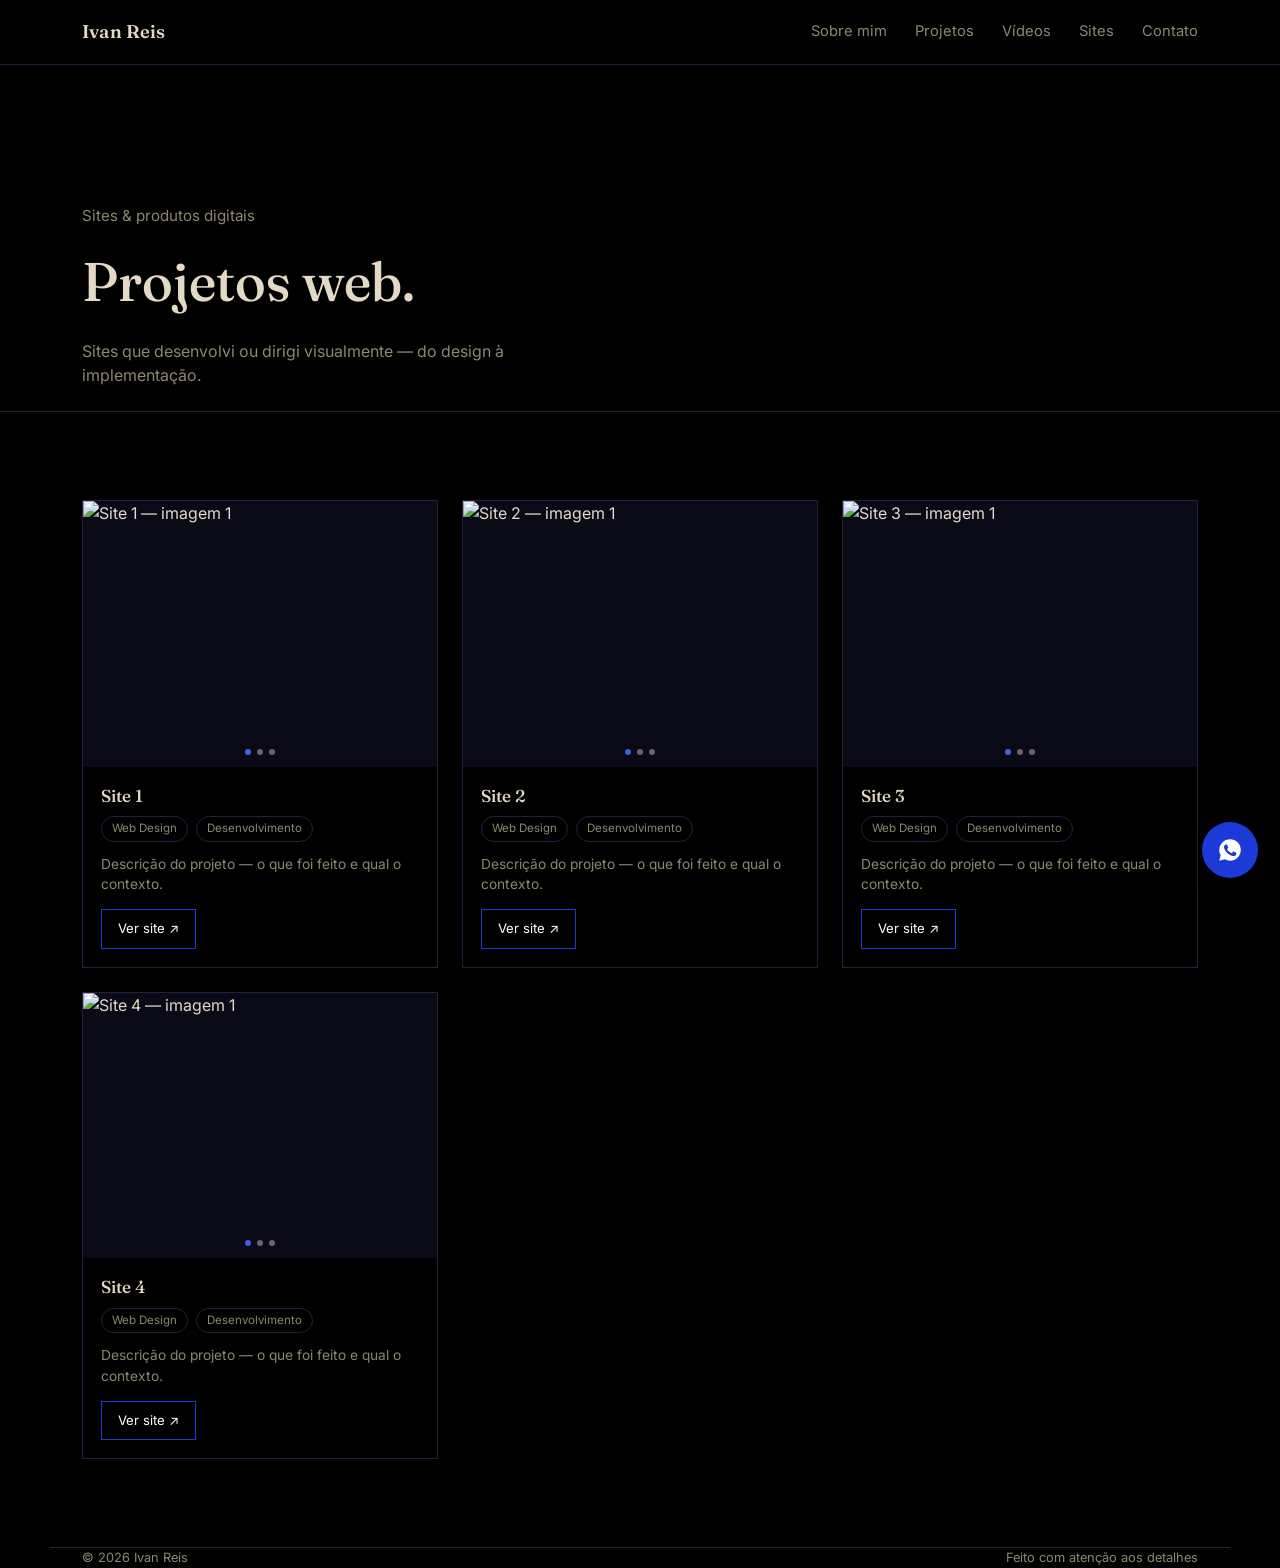
==== sites.html @ 4bc96190 "Add files via upload" ====
<!DOCTYPE html>
<html lang="pt-BR">
<head>
<meta charset="UTF-8">
<meta name="viewport" content="width=device-width, initial-scale=1.0">
<title>Sites — Ivan Reis</title>
<meta name="description" content="Sites e projetos web de Ivan Reis.">
<link rel="preconnect" href="https://fonts.googleapis.com">
<link rel="preconnect" href="https://fonts.gstatic.com" crossorigin>
<link href="https://fonts.googleapis.com/css2?family=Fraunces:ital,opsz,wght@0,9..144,300;0,9..144,500;0,9..144,600;0,9..144,700;1,9..144,500&family=Inter:wght@400;500;600&display=swap" rel="stylesheet">
<link rel="stylesheet" href="styles.css">
</head>
<body>

<header class="site-nav">
  <div class="nav-inner">
    <a class="nav-mark" href="index.html" style="text-decoration:none;">Ivan Reis</a>
    <nav class="nav-links" aria-label="Navegação principal">
      <a href="index.html#about">Sobre mim</a>
      <a href="index.html#work">Projetos</a>
      <a href="videos.html">Vídeos</a>
      <a href="sites.html">Sites</a>
      <a href="index.html#contact">Contato</a>
    </nav>
    <button class="nav-toggle" id="navToggle" aria-expanded="false" aria-controls="navDropdown" aria-label="Abrir menu">
      <span></span><span></span><span></span>
    </button>
  </div>
  <nav class="nav-dropdown" id="navDropdown" aria-label="Navegação móvel">
    <a href="index.html#about">Sobre mim</a>
    <a href="index.html#work">Projetos</a>
    <a href="videos.html">Vídeos</a>
    <a href="sites.html">Sites</a>
    <a href="index.html#contact">Contato</a>
  </nav>
</header>

<main>

  <!-- ================= INTRO DA PÁGINA ================= -->
  <section id="sites-intro">
    <div class="wrap page-intro">
      <p class="hero-eyebrow">Sites & produtos digitais</p>
      <h1>Projetos web.</h1>
      <p>Sites que desenvolvi ou dirigi visualmente — do design à implementação.</p>
    </div>
  </section>

  <!-- ================= GRID DE SITES ================= -->
  <section id="sites-grid-section">
    <div class="wrap">
      <div class="work-grid">

        <div class="work-item" data-reveal>
          <div class="frame carousel" data-carousel>
            <!-- TROQUE pelas imagens/capturas reais do site 1 -->
            <img class="is-active" src="https://images.unsplash.com/photo-1467232004584-a241de8bcf5d?w=1200&q=80" alt="Site 1 — imagem 1">
            <img src="https://images.unsplash.com/photo-1481487196290-c152efe083f5?w=1200&q=80" alt="Site 1 — imagem 2">
            <img src="https://images.unsplash.com/photo-1487014679447-9f8336841d58?w=1200&q=80" alt="Site 1 — imagem 3">
            <button class="carousel-arrow prev" data-dir="-1" aria-label="Imagem anterior">‹</button>
            <button class="carousel-arrow next" data-dir="1" aria-label="Próxima imagem">›</button>
            <div class="carousel-dots"></div>
          </div>
          <div class="work-meta">
            <h3><!-- TROQUE pelo nome real do site -->Site 1</h3>
            <span><!-- ANO --></span>
          </div>
          <div class="work-tags">
            <!-- TROQUE pelas tags reais -->
            <span>Web Design</span>
            <span>Desenvolvimento</span>
          </div>
          <p class="work-desc"><!-- TROQUE por uma descrição real --> Descrição do projeto — o que foi feito e qual o contexto.</p>
          <!-- TROQUE o href pelo link real do site -->
          <a class="behance-btn" href="#" target="_blank" rel="noopener">Ver site ↗</a>
        </div>

        <div class="work-item" data-reveal>
          <div class="frame carousel" data-carousel>
            <!-- TROQUE pelas imagens/capturas reais do site 2 -->
            <img class="is-active" src="https://images.unsplash.com/photo-1523726491678-bf852e717f6a?w=1200&q=80" alt="Site 2 — imagem 1">
            <img src="https://images.unsplash.com/photo-1547658719-da2b51169166?w=1200&q=80" alt="Site 2 — imagem 2">
            <img src="https://images.unsplash.com/photo-1559028006-448665bd7c7f?w=1200&q=80" alt="Site 2 — imagem 3">
            <button class="carousel-arrow prev" data-dir="-1" aria-label="Imagem anterior">‹</button>
            <button class="carousel-arrow next" data-dir="1" aria-label="Próxima imagem">›</button>
            <div class="carousel-dots"></div>
          </div>
          <div class="work-meta">
            <h3><!-- TROQUE pelo nome real do site -->Site 2</h3>
            <span><!-- ANO --></span>
          </div>
          <div class="work-tags">
            <span>Web Design</span>
            <span>Desenvolvimento</span>
          </div>
          <p class="work-desc"><!-- TROQUE por uma descrição real --> Descrição do projeto — o que foi feito e qual o contexto.</p>
          <a class="behance-btn" href="#" target="_blank" rel="noopener">Ver site ↗</a>
        </div>

        <div class="work-item" data-reveal>
          <div class="frame carousel" data-carousel>
            <!-- TROQUE pelas imagens/capturas reais do site 3 -->
            <img class="is-active" src="https://images.unsplash.com/photo-1522542550221-31fd19575a2d?w=1200&q=80" alt="Site 3 — imagem 1">
            <img src="https://images.unsplash.com/photo-1551650975-87deedd944c3?w=1200&q=80" alt="Site 3 — imagem 2">
            <img src="https://images.unsplash.com/photo-1460925895917-afdab827c52f?w=1200&q=80" alt="Site 3 — imagem 3">
            <button class="carousel-arrow prev" data-dir="-1" aria-label="Imagem anterior">‹</button>
            <button class="carousel-arrow next" data-dir="1" aria-label="Próxima imagem">›</button>
            <div class="carousel-dots"></div>
          </div>
          <div class="work-meta">
            <h3><!-- TROQUE pelo nome real do site -->Site 3</h3>
            <span><!-- ANO --></span>
          </div>
          <div class="work-tags">
            <span>Web Design</span>
            <span>Desenvolvimento</span>
          </div>
          <p class="work-desc"><!-- TROQUE por uma descrição real --> Descrição do projeto — o que foi feito e qual o contexto.</p>
          <a class="behance-btn" href="#" target="_blank" rel="noopener">Ver site ↗</a>
        </div>

        <div class="work-item" data-reveal>
          <div class="frame carousel" data-carousel>
            <!-- TROQUE pelas imagens/capturas reais do site 4 -->
            <img class="is-active" src="https://images.unsplash.com/photo-1498050108023-c5249f4df085?w=1200&q=80" alt="Site 4 — imagem 1">
            <img src="https://images.unsplash.com/photo-1517180102446-f3ece451e9d8?w=1200&q=80" alt="Site 4 — imagem 2">
            <img src="https://images.unsplash.com/photo-1519389950473-47ba0277781c?w=1200&q=80" alt="Site 4 — imagem 3">
            <button class="carousel-arrow prev" data-dir="-1" aria-label="Imagem anterior">‹</button>
            <button class="carousel-arrow next" data-dir="1" aria-label="Próxima imagem">›</button>
            <div class="carousel-dots"></div>
          </div>
          <div class="work-meta">
            <h3><!-- TROQUE pelo nome real do site -->Site 4</h3>
            <span><!-- ANO --></span>
          </div>
          <div class="work-tags">
            <span>Web Design</span>
            <span>Desenvolvimento</span>
          </div>
          <p class="work-desc"><!-- TROQUE por uma descrição real --> Descrição do projeto — o que foi feito e qual o contexto.</p>
          <a class="behance-btn" href="#" target="_blank" rel="noopener">Ver site ↗</a>
        </div>

      </div>
    </div>
  </section>

</main>

<footer class="wrap">
  <span>© 2026 Ivan Reis</span>
  <span>Feito com atenção aos detalhes</span>
</footer>

<a class="whatsapp-float" href="https://wa.me/5561996705040" target="_blank" rel="noopener" aria-label="Conversar no WhatsApp">
  <svg viewBox="0 0 24 24" xmlns="http://www.w3.org/2000/svg"><path d="M12.04 2C6.58 2 2.13 6.45 2.13 11.91c0 1.75.46 3.45 1.32 4.95L2.05 22l5.25-1.38a9.9 9.9 0 0 0 4.74 1.21h.01c5.46 0 9.9-4.45 9.9-9.91 0-2.65-1.03-5.14-2.9-7.01A9.87 9.87 0 0 0 12.04 2Zm5.8 14.11c-.24.68-1.4 1.3-1.93 1.35-.5.05-1.02.24-3.4-.71-2.88-1.15-4.73-4.05-4.87-4.24-.14-.19-1.17-1.55-1.17-2.96 0-1.4.74-2.09 1-2.38.26-.28.57-.35.76-.35.19 0 .38 0 .55.01.17.01.41-.07.64.48.24.58.81 2 .88 2.15.07.14.11.31.02.5-.09.19-.14.31-.28.47-.14.17-.29.37-.42.5-.14.14-.28.29-.12.57.16.28.71 1.17 1.52 1.9 1.04.94 1.92 1.23 2.2 1.37.28.14.44.12.61-.07.16-.19.7-.81.88-1.09.19-.28.38-.23.63-.14.26.09 1.65.78 1.93.92.28.14.47.21.54.33.07.12.07.68-.17 1.36Z"/></svg>
</a>

<script src="script.js"></script>
</body>
</html>
---- styles.css ----
:root{
  --bg: #000000;
  --bg-alt: #06060F;
  --surface: #0A0A16;
  --line: #21213F;
  --text: #E4D9C4;
  --text-muted: #8C8672;
  --accent: #1C3AD8;
  --accent-2: #405EEB;
  --overlay-ink: #E4D9C4;
  --serif: 'Fraunces', serif;
  --sans: 'Inter', sans-serif;
  --maxw: 1180px;
}

*{ box-sizing: border-box; }
html{ scroll-behavior: smooth; }
body{
  margin:0;
  background: var(--bg);
  color: var(--text);
  font-family: var(--sans);
  font-size: 16px;
  line-height: 1.5;
  -webkit-font-smoothing: antialiased;
}
img, video{ max-width:100%; display:block; }
a{ color: inherit; }

::selection{ background: var(--accent); color: var(--bg); }

:focus-visible{
  outline: 2px solid var(--accent-2);
  outline-offset: 3px;
}

.wrap{
  max-width: var(--maxw);
  margin: 0 auto;
  padding: 0 32px;
}

/* ---------- Reveal on scroll ---------- */
[data-reveal]{
  opacity: 0;
  transform: translateY(18px);
  transition: opacity .7s ease, transform .7s ease;
}
[data-reveal].is-visible{
  opacity: 1;
  transform: translateY(0);
}
@media (prefers-reduced-motion: reduce){
  [data-reveal]{ opacity:1; transform:none; transition:none; }
  html{ scroll-behavior: auto; }
}

/* ---------- Nav ---------- */
header.site-nav{
  position: sticky;
  top: 0;
  z-index: 50;
  background: rgba(0,0,0,0.82);
  backdrop-filter: blur(10px);
  border-bottom: 1px solid var(--line);
}
.nav-inner{
  max-width: var(--maxw);
  margin: 0 auto;
  padding: 18px 32px;
  display:flex;
  align-items:center;
  justify-content: space-between;
}
.nav-mark{
  font-family: var(--serif);
  font-weight: 600;
  font-size: 1.15rem;
  letter-spacing: 0.01em;
}
nav.nav-links{
  display:flex;
  gap: 28px;
}
nav.nav-links a{
  text-decoration: none;
  font-size: 0.92rem;
  color: var(--text-muted);
  position: relative;
  padding-bottom: 2px;
}
nav.nav-links a:hover{ color: var(--text); }
nav.nav-links a::after{
  content:'';
  position:absolute;
  left:0; bottom:-2px;
  width:0; height:1px;
  background: var(--accent);
  transition: width .25s ease;
}
nav.nav-links a:hover::after{ width:100%; }
.nav-toggle{
  display:none;
  background: none;
  border: none;
  padding: 6px;
  cursor: pointer;
  flex-direction: column;
  gap: 5px;
}
.nav-toggle span{
  width: 22px;
  height: 2px;
  background: var(--text);
  transition: transform .25s ease, opacity .25s ease;
}
.nav-toggle[aria-expanded="true"] span:nth-child(1){ transform: translateY(7px) rotate(45deg); }
.nav-toggle[aria-expanded="true"] span:nth-child(2){ opacity: 0; }
.nav-toggle[aria-expanded="true"] span:nth-child(3){ transform: translateY(-7px) rotate(-45deg); }

.nav-dropdown{
  display: none;
  flex-direction: column;
  border-top: 1px solid var(--line);
  background: var(--bg);
}
.nav-dropdown.is-open{ display: flex; }
.nav-dropdown a{
  padding: 16px 32px;
  text-decoration: none;
  color: var(--text);
  font-family: var(--serif);
  font-size: 1.1rem;
  border-bottom: 1px solid var(--line);
}
.nav-dropdown a:hover{ color: var(--accent-2); }

/* ---------- Hero ---------- */
#hero{
  position: relative;
  min-height: 82vh;
  display: flex;
  align-items: flex-end;
  overflow: hidden;
  padding: 96px 0 72px;
}
.hero-media{
  position: absolute;
  inset: 0;
  z-index: 0;
  display: flex;
  align-items: center;
  justify-content: center;
  opacity: 1;
}
/* Spline via iframe: centralizado, opacidade total */
.hero-media iframe{
  position: absolute;
  inset: 0;
  display: block;
  width: 100%;
  height: 100%;
  border: 0;
  opacity: 1;
  background: transparent;
}
/* Spline viewer: --spline-y sobe/desce o crachá.
   Mais negativo = sobe (ex.: -20%). 0% = sem deslocamento. */
.hero-media spline-viewer{
  --spline-y: -14%;
  position: absolute;
  left: 0;
  top: var(--spline-y);
  width: 100%;
  height: calc(100% - var(--spline-y));
  display: block;
  opacity: 1;
  background: transparent;
  touch-action: pan-y;
}
/* Esconde o badge "Built with Spline" (fica no canto inferior direito) */
.spline-badge-mask{
  position: absolute;
  right: 0;
  bottom: 0;
  width: 170px;
  height: 46px;
  z-index: 2;
  pointer-events: none;
  background: linear-gradient(90deg, transparent 0%, var(--bg) 45%);
}
@media (max-width: 860px){
  .spline-badge-mask{ width: 130px; height: 38px; }
}
/* Overlay do hero: degradê leve na base e um toque no lado esquerdo */
.hero-media::after{
  content:'';
  position:absolute;
  inset:0;
  pointer-events: none;
  background:
    linear-gradient(180deg, transparent 0%, transparent 70%, var(--bg) 100%),
    linear-gradient(90deg, rgba(0,0,0,0.25) 0%, rgba(0,0,0,0) 45%);
}
/* Vídeo de fundo da página de vídeos: sem escurecer, opacidade total */
#videos-intro .hero-media::after{
  background: linear-gradient(180deg, transparent 0%, transparent 88%, var(--bg) 100%);
}
#videos-intro .page-intro .hero-eyebrow,
#videos-intro .page-intro h1,
#videos-intro .page-intro p{
  text-shadow: 0 2px 16px rgba(0,0,0,0.65);
}
.hero-content{
  position: relative;
  z-index: 1;
  width: 100%;
  pointer-events: none;
}
.hero-content a,
.hero-content button{ pointer-events: auto; }
/* Sombra leve para o texto continuar legível sobre o 3D */
.hero-content .hero-eyebrow,
.hero-content .hero-statements,
.hero-content .hero-desc,
.hero-content .hero-side{
  text-shadow: 0 2px 14px rgba(0,0,0,0.6);
}
.hero-grid{
  display:grid;
  grid-template-columns: 1.4fr 0.9fr;
  gap: 40px;
  align-items:end;
}
.hero-eyebrow{
  font-size: 0.95rem;
  color: var(--accent-2);
  margin: 0 0 18px;
}

/* rotating identity statements */
.hero-statements{
  position: relative;
  height: clamp(2.8rem, 6.5vw, 4.8rem);
  margin: 0 0 28px;
  overflow: visible;
}
.hero-statements p{
  position: absolute;
  inset: 0;
  margin: 0;
  display: flex;
  align-items: center;
  font-family: var(--serif);
  font-weight: 500;
  font-size: clamp(2rem, 5vw, 3.6rem);
  line-height: 1.15;
  letter-spacing: -0.01em;
  opacity: 0;
  transform: translateY(14px);
  transition: opacity .6s ease, transform .6s ease;
}
.hero-statements p.is-active{
  opacity: 1;
  transform: translateY(0);
}
.hero-statements em{
  font-style: italic;
  color: var(--accent);
}

.hero-desc{
  max-width: 46ch;
  color: var(--text-muted);
  font-size: 1.05rem;
  opacity: 0;
  transform: translateY(10px);
  transition: opacity .8s ease .3s, transform .8s ease .3s;
}
.hero-desc.is-in{ opacity:1; transform:none; }

.hero-side{
  border-left: 1px solid rgba(228,217,196,0.2);
  padding-left: 32px;
}
.hero-side dl{ margin:0; }
.hero-side dt{
  font-size: 0.78rem;
  text-transform: none;
  color: var(--text-muted);
  margin-top: 22px;
}
.hero-side dt:first-child{ margin-top:0; }
.hero-side dd{
  margin: 4px 0 0;
  font-size: 1rem;
}

/* ---------- Section headers ---------- */
.section-head{
  display:flex;
  justify-content: space-between;
  align-items: baseline;
  gap: 24px;
  margin-bottom: 44px;
}
.section-head h2{
  font-family: var(--serif);
  font-weight: 500;
  font-size: clamp(1.8rem, 3vw, 2.4rem);
  margin: 0;
}
.section-head p{
  color: var(--text-muted);
  max-width: 34ch;
  margin: 0;
  font-size: 0.95rem;
}
section{ padding: 88px 0; }

/* ---------- Sobre mim ---------- */
section#about{
  border-top: 1px solid var(--line);
}
.about-grid{
  display:grid;
  grid-template-columns: 200px 1fr;
  gap: 40px;
  align-items: start;
}
.about-photo{
  aspect-ratio: 1;
  border: 1px solid var(--line);
  border-radius: 14px;
  overflow: hidden;
}
.about-photo img{
  width:100%; height:100%; object-fit: cover; object-position: center 20%;
}
.about-text p{
  color: var(--text-muted);
  font-size: 1.02rem;
  max-width: 60ch;
  margin: 0 0 18px;
}
.about-text p:last-child{ margin-bottom: 0; }
.about-exp{
  margin-top: 36px;
  display:flex;
  flex-direction: column;
}
.about-exp-row{
  display:grid;
  grid-template-columns: 200px 1fr;
  gap: 20px;
  padding: 18px 0;
  border-top: 1px solid var(--line);
}
.about-exp-row:last-child{ border-bottom: 1px solid var(--line); }
.about-exp-role{
  font-family: var(--serif);
  font-size: 1rem;
}
.about-exp-role span{
  display:block;
  font-family: var(--sans);
  font-size: 0.82rem;
  color: var(--accent-2);
  margin-top: 4px;
}
.about-exp-desc{
  color: var(--text-muted);
  font-size: 0.92rem;
  margin: 0;
}

section#work{ border-top: 1px solid var(--line); }
section#videos{ border-top: 1px solid var(--line); background: var(--bg-alt); }
section#contact{ border-top: 1px solid var(--line); }

/* ---------- Work grid ---------- */
.work-grid{
  display:grid;
  grid-template-columns: repeat(3, 1fr);
  gap: 24px;
}
.work-item{
  position: relative;
  border: 1px solid var(--line);
  overflow:hidden;
  text-decoration:none;
  color: var(--text);
  display: flex;
  flex-direction: column;
}
.work-item .frame{
  aspect-ratio: 4/3;
  background: var(--surface);
  overflow:hidden;
}
.work-item img, .work-item video{
  width:100%; height:100%; object-fit: cover;
  transition: transform .5s ease;
}
.work-item:hover img, .work-item:hover video{ transform: scale(1.045); }
.work-meta{
  display:flex;
  justify-content: space-between;
  align-items:flex-start;
  padding: 16px 18px 8px;
  gap: 12px;
}
.work-meta h3{
  margin:0;
  font-family: var(--serif);
  font-weight: 500;
  font-size: 1.08rem;
}
.work-meta span{
  font-size: 0.78rem;
  color: var(--text-muted);
  white-space: nowrap;
  padding-top: 3px;
}
.work-tags{
  display:flex;
  flex-wrap: wrap;
  gap: 8px;
  padding: 0 18px 4px;
}
.work-tags span{
  font-size: 0.72rem;
  color: var(--text-muted);
  border: 1px solid var(--line);
  padding: 3px 10px;
  border-radius: 100px;
}
.work-desc{
  padding: 8px 18px 0;
  margin: 0;
  font-size: 0.86rem;
  color: var(--text-muted);
  max-width: 46ch;
}

/* ---------- Botões: contorno azul, texto branco → hover preenchido azul ---------- */
.behance-btn,
.cta-btn{
  display: inline-flex;
  align-items: center;
  justify-content: center;
  gap: 8px;
  background: transparent;
  border: 1px solid var(--accent);
  color: #FFFFFF;
  text-decoration: none;
  cursor: pointer;
  transition: background .2s ease, border-color .2s ease;
}
.behance-btn{
  margin: 14px 18px 18px;
  padding: 9px 16px;
  align-self: flex-start;
  font-size: 0.82rem;
}
.behance-btn:hover,
.cta-btn:hover{
  background: var(--accent);
  border-color: var(--accent);
  color: #FFFFFF;
}
.modal-body .behance-btn{ margin: 14px 0 0; }

/* ---------- Carrossel (cards de projeto + modal) ---------- */
.frame.carousel{
  position: relative;
  cursor: pointer;
}
.frame.carousel img{
  position: absolute;
  inset: 0;
  width: 100%;
  height: 100%;
  object-fit: cover;
  opacity: 0;
  transition: opacity .45s ease, transform .5s ease;
  pointer-events: none;
}
.frame.carousel img.is-active{
  opacity: 1;
  position: relative;
}
.work-item:hover .frame.carousel img.is-active{
  transform: scale(1.045);
}
.carousel-arrow{
  position: absolute;
  top: 50%;
  transform: translateY(-50%);
  z-index: 2;
  width: 32px;
  height: 32px;
  border-radius: 50%;
  border: 1px solid var(--accent);
  background: rgba(0,0,0,0.35);
  color: #FFFFFF;
  font-size: 1.2rem;
  line-height: 1;
  display: flex;
  align-items: center;
  justify-content: center;
  cursor: pointer;
  opacity: 0;
  transition: opacity .2s ease, background .2s ease;
}
.frame.carousel:hover .carousel-arrow{ opacity: 1; }
.carousel-arrow:hover{ background: var(--accent); color: #FFFFFF; }
.carousel-arrow.prev{ left: 10px; }
.carousel-arrow.next{ right: 10px; }
.carousel-dots{
  position: absolute;
  z-index: 2;
  bottom: 12px;
  left: 50%;
  transform: translateX(-50%);
  display: flex;
  gap: 6px;
}
.carousel-dots button{
  width: 6px;
  height: 6px;
  padding: 0;
  border: none;
  border-radius: 50%;
  background: rgba(245,237,238,0.4);
  cursor: pointer;
}
.carousel-dots button.is-active{ background: var(--accent-2); }

/* ---------- Modal de projeto ---------- */
.project-modal{
  display: none;
  position: fixed;
  inset: 0;
  z-index: 100;
  align-items: center;
  justify-content: center;
  padding: 24px;
  background: rgba(0,0,0,0.85);
  backdrop-filter: blur(6px);
}
.project-modal.is-open{ display: flex; }
.project-modal-inner{
  position: relative;
  width: 100%;
  max-width: 920px;
  max-height: 88vh;
  overflow-y: auto;
  background: var(--bg-alt);
  border: 1px solid var(--line);
}
.modal-close{
  position: absolute;
  top: 14px;
  right: 14px;
  z-index: 5;
  width: 36px;
  height: 36px;
  border-radius: 50%;
  border: 1px solid var(--accent);
  background: rgba(0,0,0,0.35);
  color: #FFFFFF;
  font-size: 1.4rem;
  line-height: 1;
  cursor: pointer;
  display: flex;
  align-items: center;
  justify-content: center;
  transition: background .2s ease;
}
.modal-close:hover{ background: var(--accent); color: #FFFFFF; }
.modal-carousel{
  aspect-ratio: 16/9;
  background: #000;
}
.modal-body{ padding: 32px; }
.modal-body h3{
  font-family: var(--serif);
  font-weight: 500;
  font-size: 1.6rem;
  margin: 0 0 6px;
}
.modal-year{
  color: var(--text-muted);
  font-size: 0.85rem;
  margin: 0 0 18px;
}
.modal-body .work-tags{ padding: 0 0 20px; }
.modal-desc{
  color: var(--text-muted);
  font-size: 1rem;
  max-width: 68ch;
  margin: 0;
}

/* ---------- Botão flutuante do WhatsApp ---------- */
.whatsapp-float{
  position: fixed;
  right: 22px;
  bottom: 22px;
  z-index: 60;
  width: 56px;
  height: 56px;
  border-radius: 50%;
  background: var(--accent);
  color: #FFFFFF;
  display: flex;
  align-items: center;
  justify-content: center;
  box-shadow: 0 10px 28px rgba(0,0,0,0.45);
  transition: background .2s ease, transform .2s ease;
}
.whatsapp-float:hover{
  background: var(--accent-2);
  color: #FFFFFF;
  transform: scale(1.06);
}
.whatsapp-float svg{
  width: 26px;
  height: 26px;
  fill: currentColor;
}
@media (max-width: 860px){
  .whatsapp-float{ right: 16px; bottom: 16px; width: 50px; height: 50px; }
  .whatsapp-float svg{ width: 23px; height: 23px; }
}

/* ---------- CTA: só o botão, no final de cada seção ---------- */
.section-cta{
  display: flex;
  justify-content: center;
  margin-top: 40px;
}
.cta-btn{
  padding: 11px 26px;
  font-size: 0.9rem;
  font-weight: 500;
  border-radius: 100px;
}

/* ---------- Videos (horizontal scroll) ---------- */
.video-scroll{
  display:flex;
  gap: 22px;
  overflow-x: auto;
  padding-bottom: 12px;
  scroll-snap-type: x mandatory;
}
.video-scroll::-webkit-scrollbar{ height: 6px; }
.video-scroll::-webkit-scrollbar-thumb{ background: var(--line); }

.video-card{
  flex: 0 0 340px;
  scroll-snap-align: start;
}
.video-card .frame{
  aspect-ratio: 9/16;
  background: #000;
  border: 1px solid var(--line);
  overflow:hidden;
  position:relative;
}
.video-card video{ width:100%; height:100%; object-fit:cover; }
.video-card .play-badge{
  position:absolute;
  right: 14px; bottom: 14px;
  width: 38px; height:38px;
  border-radius: 50%;
  background: var(--accent);
  display:flex; align-items:center; justify-content:center;
}
.video-card .play-badge svg{ width:14px; height:14px; }
.video-card h3{
  font-family: var(--serif);
  font-weight: 500;
  font-size: 1rem;
  margin: 14px 0 4px;
}
.video-card p{
  margin:0;
  font-size: 0.85rem;
  color: var(--text-muted);
}

/* ---------- Videos (página dedicada, em grid) ---------- */
.video-grid{
  display:grid;
  grid-template-columns: repeat(auto-fill, minmax(240px, 1fr));
  gap: 28px;
}
.video-grid .video-card{ flex: none; }

/* ---------- Vídeos sobrepostos ---------- */
section#videos-showcase{ border-top: 1px solid var(--line); }
.showcase-wrap{
  position: relative;
  display: grid;
  grid-template-columns: 1fr 1fr;
  gap: 64px;
  max-width: 780px;
  margin: 0 auto;
}
.showcase-card{
  position: relative;
  border-radius: 18px;
  overflow: hidden;
  background: var(--surface);
  box-shadow: 0 16px 36px rgba(0,0,0,0.4);
}
.showcase-a, .showcase-c{
  aspect-ratio: 9/16;
}
.showcase-a video, .showcase-c video{
  width: 100%;
  height: 100%;
  object-fit: cover;
  display: block;
}
/* Vídeo B: sem moldura nem fundo, flutua por cima dos outros dois */
.showcase-b{
  position: absolute;
  top: 50%;
  left: 50%;
  transform: translate(-58%, -50%);
  width: 38%;
  z-index: 3;
  border-radius: 0;
  background: transparent;
  box-shadow: none;
  filter: drop-shadow(0 20px 34px rgba(0,0,0,0.55));
}
.showcase-b video{
  width: 100%;
  height: auto;
  display: block;
  background: transparent;
}
.mute-toggle{
  position: absolute;
  right: 14px;
  bottom: 14px;
  z-index: 4;
  width: 40px;
  height: 40px;
  border-radius: 50%;
  border: 1px solid var(--accent);
  background: rgba(0,0,0,0.35);
  color: #FFFFFF;
  display: flex;
  align-items: center;
  justify-content: center;
  cursor: pointer;
  transition: background .2s ease;
}
.mute-toggle:hover{ background: var(--accent); color: #FFFFFF; }
.mute-toggle svg{ width: 18px; height: 18px; fill: currentColor; }
.mute-toggle .icon-unmuted{ display: none; }
.mute-toggle[aria-pressed="true"] .icon-muted{ display: none; }
.mute-toggle[aria-pressed="true"] .icon-unmuted{ display: block; }

@media (max-width: 640px){
  .showcase-wrap{ grid-template-columns: 1fr 1fr; gap: 40px; max-width: 420px; }
  .showcase-b{ width: 46%; }
}

/* ---------- Feed 4:5 (1080x1350) ---------- */
section#videos-feed{ border-top: 1px solid var(--line); }
.feed-grid{
  display: grid;
  grid-template-columns: repeat(4, 1fr);
  gap: 20px;
}
.feed-card .frame{
  aspect-ratio: 1080 / 1350;
  background: var(--surface);
  border: 1px solid var(--line);
  border-radius: 14px;
  overflow: hidden;
}
.feed-card img,
.feed-card video{
  width: 100%;
  height: 100%;
  object-fit: cover;
  display: block;
}

section#videos-horizontal{ border-top: 1px solid var(--line); }

/* ---------- Página Sites (sem vídeo de fundo) ---------- */
#sites-intro{ padding: 140px 0 24px; }
#sites-grid-section{ border-top: 1px solid var(--line); }
.video-grid-horizontal{
  display:grid;
  grid-template-columns: repeat(2, 1fr);
  gap: 32px;
}
.video-grid-horizontal .video-card:nth-child(3){
  grid-column: 1 / -1;
}
.video-card.horizontal .frame{
  aspect-ratio: 16/9;
}

/* ---------- Intro da página de vídeos (com vídeo de fundo) ---------- */
#videos-intro{
  position: relative;
  min-height: 56vh;
  display: flex;
  align-items: flex-end;
  overflow: hidden;
  padding: 96px 0 56px;
}
#videos-intro .hero-media video{
  width: 100%;
  height: 100%;
  object-fit: cover;
}
.page-intro{
  position: relative;
  z-index: 1;
}
.page-intro .hero-eyebrow{ margin-bottom: 14px; }
.page-intro h1{
  font-family: var(--serif);
  font-weight: 500;
  font-size: clamp(2.2rem, 5vw, 3.4rem);
  margin: 0 0 16px;
}
.page-intro p{
  color: var(--text-muted);
  max-width: 52ch;
  margin: 0;
}

/* ---------- Contact ---------- */
.contact-inner{
  display:grid;
  grid-template-columns: 1.3fr 0.7fr;
  gap: 40px;
  align-items: end;
}
#contact h2{
  font-family: var(--serif);
  font-weight: 500;
  font-size: clamp(2rem, 5vw, 3.4rem);
  line-height: 1.08;
  margin: 0 0 24px;
  max-width: 14ch;
}
.contact-email{
  display:inline-flex;
  align-items:center;
  gap: 10px;
  font-size: 1.1rem;
  text-decoration: none;
  border-bottom: 1px solid var(--accent);
  padding-bottom: 4px;
}
.contact-links{
  display:flex;
  flex-direction: column;
  gap: 10px;
  text-align: right;
}
.contact-links a{
  text-decoration:none;
  color: var(--text-muted);
  font-size: 0.95rem;
}
.contact-links a:hover{ color: var(--text); }

footer{
  border-top: 1px solid var(--line);
  padding: 56px 32px 72px;
  font-size: 0.8rem;
  color: var(--text-muted);
  display:flex;
  align-items: center;
  justify-content: space-between;
  flex-wrap: wrap;
  gap: 16px;
}

/* ---------- Redes sociais (rodapé) ---------- */
.social-links{
  display: flex;
  gap: 12px;
}
.social-links a{
  width: 40px;
  height: 40px;
  border-radius: 50%;
  border: 1px solid var(--accent);
  color: var(--accent-2);
  display: flex;
  align-items: center;
  justify-content: center;
  transition: background .2s ease, color .2s ease;
}
.social-links a:hover{
  background: var(--accent);
  color: #FFFFFF;
}
.social-links svg{
  width: 18px;
  height: 18px;
  fill: currentColor;
}

/* ---------- Responsive ---------- */
@media (max-width: 860px){
  #hero{ min-height: auto; padding: 72px 0 48px; }
  #videos-intro{ min-height: auto; padding: 72px 0 32px; }
  #sites-intro{ padding: 108px 0 12px; }
  .hero-grid{ grid-template-columns: 1fr; }
  .hero-side{ border-left:none; border-top:1px solid rgba(228,217,196,0.2); padding-left:0; padding-top:24px; }
  .about-grid{ grid-template-columns: 1fr; gap: 28px; }
  .about-photo{ max-width: 160px; }
  .about-exp-row{ grid-template-columns: 1fr; gap: 6px; }
  .work-grid{ grid-template-columns: 1fr; }
  .video-grid-horizontal{ grid-template-columns: 1fr; }
  .video-grid-horizontal .video-card:nth-child(3){ grid-column: auto; }
  .feed-grid{ grid-template-columns: repeat(2, 1fr); gap: 14px; }
  .carousel-arrow{ opacity: 1; }
  .modal-body{ padding: 22px; }
  .contact-inner{ grid-template-columns: 1fr; }
  .contact-links{ text-align:left; }
  nav.nav-links{ display:none; }
  .nav-toggle{ display:flex; }

  /* Celular: o 3D não captura o toque, então a página rola normalmente */
  .hero-media iframe,
  .hero-media spline-viewer{ pointer-events: none; }
}
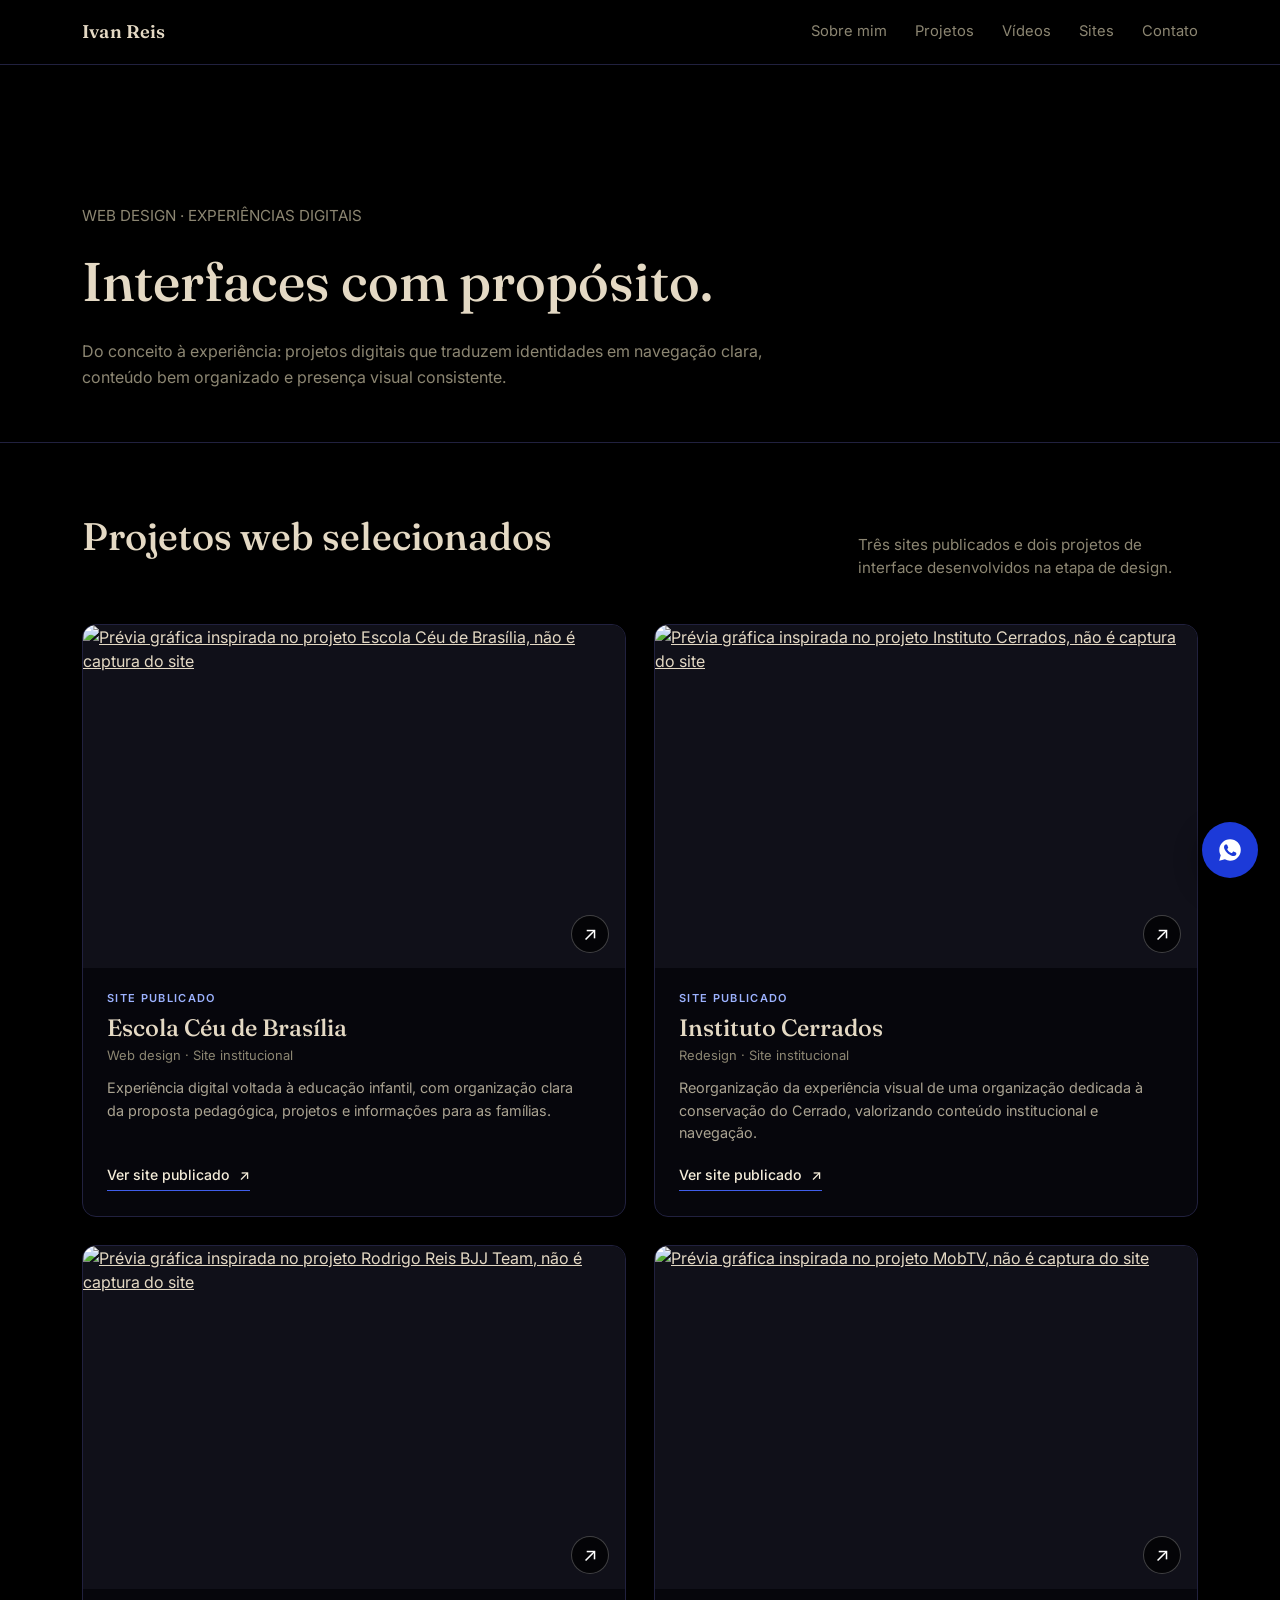
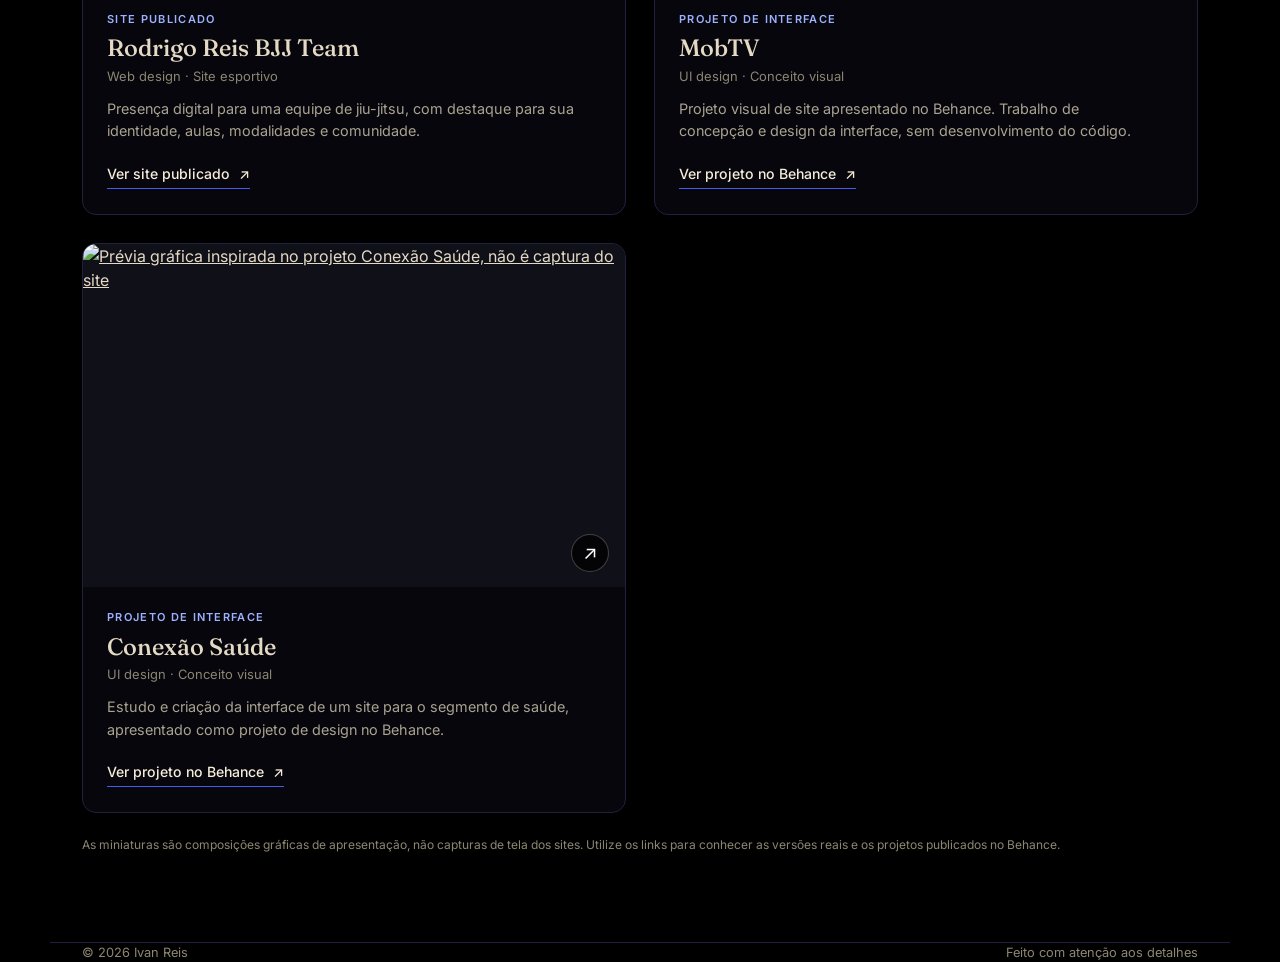
==== commit ae5b0862: "Add files via upload" ====
--- a/sites.html
+++ b/sites.html
@@ -37,114 +37,89 @@
 
 <main>
 
-  <!-- ================= INTRO DA PÁGINA ================= -->
   <section id="sites-intro">
     <div class="wrap page-intro">
-      <p class="hero-eyebrow">Sites & produtos digitais</p>
-      <h1>Projetos web.</h1>
-      <p>Sites que desenvolvi ou dirigi visualmente — do design à implementação.</p>
+      <p class="hero-eyebrow">WEB DESIGN · EXPERIÊNCIAS DIGITAIS</p>
+      <h1>Interfaces com propósito.</h1>
+      <p>Do conceito à experiência: projetos digitais que traduzem identidades em navegação clara, conteúdo bem organizado e presença visual consistente.</p>
     </div>
   </section>
-
-  <!-- ================= GRID DE SITES ================= -->
   <section id="sites-grid-section">
     <div class="wrap">
-      <div class="work-grid">
-
-        <div class="work-item" data-reveal>
-          <div class="frame carousel" data-carousel>
-            <!-- TROQUE pelas imagens/capturas reais do site 1 -->
-            <img class="is-active" src="https://images.unsplash.com/photo-1467232004584-a241de8bcf5d?w=1200&q=80" alt="Site 1 — imagem 1">
-            <img src="https://images.unsplash.com/photo-1481487196290-c152efe083f5?w=1200&q=80" alt="Site 1 — imagem 2">
-            <img src="https://images.unsplash.com/photo-1487014679447-9f8336841d58?w=1200&q=80" alt="Site 1 — imagem 3">
-            <button class="carousel-arrow prev" data-dir="-1" aria-label="Imagem anterior">‹</button>
-            <button class="carousel-arrow next" data-dir="1" aria-label="Próxima imagem">›</button>
-            <div class="carousel-dots"></div>
-          </div>
-          <div class="work-meta">
-            <h3><!-- TROQUE pelo nome real do site -->Site 1</h3>
-            <span><!-- ANO --></span>
-          </div>
-          <div class="work-tags">
-            <!-- TROQUE pelas tags reais -->
-            <span>Web Design</span>
-            <span>Desenvolvimento</span>
-          </div>
-          <p class="work-desc"><!-- TROQUE por uma descrição real --> Descrição do projeto — o que foi feito e qual o contexto.</p>
-          <!-- TROQUE o href pelo link real do site -->
-          <a class="behance-btn" href="#" target="_blank" rel="noopener">Ver site ↗</a>
-        </div>
-
-        <div class="work-item" data-reveal>
-          <div class="frame carousel" data-carousel>
-            <!-- TROQUE pelas imagens/capturas reais do site 2 -->
-            <img class="is-active" src="https://images.unsplash.com/photo-1523726491678-bf852e717f6a?w=1200&q=80" alt="Site 2 — imagem 1">
-            <img src="https://images.unsplash.com/photo-1547658719-da2b51169166?w=1200&q=80" alt="Site 2 — imagem 2">
-            <img src="https://images.unsplash.com/photo-1559028006-448665bd7c7f?w=1200&q=80" alt="Site 2 — imagem 3">
-            <button class="carousel-arrow prev" data-dir="-1" aria-label="Imagem anterior">‹</button>
-            <button class="carousel-arrow next" data-dir="1" aria-label="Próxima imagem">›</button>
-            <div class="carousel-dots"></div>
-          </div>
-          <div class="work-meta">
-            <h3><!-- TROQUE pelo nome real do site -->Site 2</h3>
-            <span><!-- ANO --></span>
-          </div>
-          <div class="work-tags">
-            <span>Web Design</span>
-            <span>Desenvolvimento</span>
-          </div>
-          <p class="work-desc"><!-- TROQUE por uma descrição real --> Descrição do projeto — o que foi feito e qual o contexto.</p>
-          <a class="behance-btn" href="#" target="_blank" rel="noopener">Ver site ↗</a>
-        </div>
-
-        <div class="work-item" data-reveal>
-          <div class="frame carousel" data-carousel>
-            <!-- TROQUE pelas imagens/capturas reais do site 3 -->
-            <img class="is-active" src="https://images.unsplash.com/photo-1522542550221-31fd19575a2d?w=1200&q=80" alt="Site 3 — imagem 1">
-            <img src="https://images.unsplash.com/photo-1551650975-87deedd944c3?w=1200&q=80" alt="Site 3 — imagem 2">
-            <img src="https://images.unsplash.com/photo-1460925895917-afdab827c52f?w=1200&q=80" alt="Site 3 — imagem 3">
-            <button class="carousel-arrow prev" data-dir="-1" aria-label="Imagem anterior">‹</button>
-            <button class="carousel-arrow next" data-dir="1" aria-label="Próxima imagem">›</button>
-            <div class="carousel-dots"></div>
-          </div>
-          <div class="work-meta">
-            <h3><!-- TROQUE pelo nome real do site -->Site 3</h3>
-            <span><!-- ANO --></span>
-          </div>
-          <div class="work-tags">
-            <span>Web Design</span>
-            <span>Desenvolvimento</span>
-          </div>
-          <p class="work-desc"><!-- TROQUE por uma descrição real --> Descrição do projeto — o que foi feito e qual o contexto.</p>
-          <a class="behance-btn" href="#" target="_blank" rel="noopener">Ver site ↗</a>
-        </div>
-
-        <div class="work-item" data-reveal>
-          <div class="frame carousel" data-carousel>
-            <!-- TROQUE pelas imagens/capturas reais do site 4 -->
-            <img class="is-active" src="https://images.unsplash.com/photo-1498050108023-c5249f4df085?w=1200&q=80" alt="Site 4 — imagem 1">
-            <img src="https://images.unsplash.com/photo-1517180102446-f3ece451e9d8?w=1200&q=80" alt="Site 4 — imagem 2">
-            <img src="https://images.unsplash.com/photo-1519389950473-47ba0277781c?w=1200&q=80" alt="Site 4 — imagem 3">
-            <button class="carousel-arrow prev" data-dir="-1" aria-label="Imagem anterior">‹</button>
-            <button class="carousel-arrow next" data-dir="1" aria-label="Próxima imagem">›</button>
-            <div class="carousel-dots"></div>
-          </div>
-          <div class="work-meta">
-            <h3><!-- TROQUE pelo nome real do site -->Site 4</h3>
-            <span><!-- ANO --></span>
-          </div>
-          <div class="work-tags">
-            <span>Web Design</span>
-            <span>Desenvolvimento</span>
-          </div>
-          <p class="work-desc"><!-- TROQUE por uma descrição real --> Descrição do projeto — o que foi feito e qual o contexto.</p>
-          <a class="behance-btn" href="#" target="_blank" rel="noopener">Ver site ↗</a>
-        </div>
-
+      <div class="section-head" data-reveal>
+        <h2>Projetos web selecionados</h2>
+        <p>Três sites publicados e dois projetos de interface desenvolvidos na etapa de design.</p>
       </div>
+      <div class="sites-collection">
+<article class="site-card" data-reveal>
+  <a class="site-card-visual" href="https://escolaceudebrasilia.com.br/" target="_blank" rel="noopener noreferrer" aria-label="Abrir Escola Céu de Brasília">
+    <img src="preview-escola-ceu.svg" alt="Prévia gráfica inspirada no projeto Escola Céu de Brasília, não é captura do site" loading="lazy" decoding="async" width="1200" height="760">
+    <span class="site-card-visit" aria-hidden="true">↗</span>
+  </a>
+  <div class="site-card-body">
+    <span class="site-card-type">Site publicado</span>
+    <h2>Escola Céu de Brasília</h2>
+    <p class="site-card-meta">Web design · Site institucional</p>
+    <p class="site-card-description">Experiência digital voltada à educação infantil, com organização clara da proposta pedagógica, projetos e informações para as famílias.</p>
+    <a class="site-card-link" href="https://escolaceudebrasilia.com.br/" target="_blank" rel="noopener noreferrer">Ver site publicado <span aria-hidden="true">↗</span></a>
+  </div>
+ </article>
+<article class="site-card" data-reveal>
+  <a class="site-card-visual" href="https://cerrados.org/" target="_blank" rel="noopener noreferrer" aria-label="Abrir Instituto Cerrados">
+    <img src="preview-instituto-cerrados.svg" alt="Prévia gráfica inspirada no projeto Instituto Cerrados, não é captura do site" loading="lazy" decoding="async" width="1200" height="760">
+    <span class="site-card-visit" aria-hidden="true">↗</span>
+  </a>
+  <div class="site-card-body">
+    <span class="site-card-type">Site publicado</span>
+    <h2>Instituto Cerrados</h2>
+    <p class="site-card-meta">Redesign · Site institucional</p>
+    <p class="site-card-description">Reorganização da experiência visual de uma organização dedicada à conservação do Cerrado, valorizando conteúdo institucional e navegação.</p>
+    <a class="site-card-link" href="https://cerrados.org/" target="_blank" rel="noopener noreferrer">Ver site publicado <span aria-hidden="true">↗</span></a>
+  </div>
+ </article>
+<article class="site-card" data-reveal>
+  <a class="site-card-visual" href="https://rodrigoreisbjjteam.com/" target="_blank" rel="noopener noreferrer" aria-label="Abrir Rodrigo Reis BJJ Team">
+    <img src="preview-rodrigo-reis.svg" alt="Prévia gráfica inspirada no projeto Rodrigo Reis BJJ Team, não é captura do site" loading="lazy" decoding="async" width="1200" height="760">
+    <span class="site-card-visit" aria-hidden="true">↗</span>
+  </a>
+  <div class="site-card-body">
+    <span class="site-card-type">Site publicado</span>
+    <h2>Rodrigo Reis BJJ Team</h2>
+    <p class="site-card-meta">Web design · Site esportivo</p>
+    <p class="site-card-description">Presença digital para uma equipe de jiu-jitsu, com destaque para sua identidade, aulas, modalidades e comunidade.</p>
+    <a class="site-card-link" href="https://rodrigoreisbjjteam.com/" target="_blank" rel="noopener noreferrer">Ver site publicado <span aria-hidden="true">↗</span></a>
+  </div>
+ </article>
+<article class="site-card" data-reveal>
+  <a class="site-card-visual" href="https://www.behance.net/gallery/221359985/Site-MobTv" target="_blank" rel="noopener noreferrer" aria-label="Abrir MobTV">
+    <img src="preview-mobtv.svg" alt="Prévia gráfica inspirada no projeto MobTV, não é captura do site" loading="lazy" decoding="async" width="1200" height="760">
+    <span class="site-card-visit" aria-hidden="true">↗</span>
+  </a>
+  <div class="site-card-body">
+    <span class="site-card-type">Projeto de interface</span>
+    <h2>MobTV</h2>
+    <p class="site-card-meta">UI design · Conceito visual</p>
+    <p class="site-card-description">Projeto visual de site apresentado no Behance. Trabalho de concepção e design da interface, sem desenvolvimento do código.</p>
+    <a class="site-card-link" href="https://www.behance.net/gallery/221359985/Site-MobTv" target="_blank" rel="noopener noreferrer">Ver projeto no Behance <span aria-hidden="true">↗</span></a>
+  </div>
+ </article>
+<article class="site-card" data-reveal>
+  <a class="site-card-visual" href="https://www.behance.net/gallery/194176861/Site-conexao-saude" target="_blank" rel="noopener noreferrer" aria-label="Abrir Conexão Saúde">
+    <img src="preview-conexao-saude.svg" alt="Prévia gráfica inspirada no projeto Conexão Saúde, não é captura do site" loading="lazy" decoding="async" width="1200" height="760">
+    <span class="site-card-visit" aria-hidden="true">↗</span>
+  </a>
+  <div class="site-card-body">
+    <span class="site-card-type">Projeto de interface</span>
+    <h2>Conexão Saúde</h2>
+    <p class="site-card-meta">UI design · Conceito visual</p>
+    <p class="site-card-description">Estudo e criação da interface de um site para o segmento de saúde, apresentado como projeto de design no Behance.</p>
+    <a class="site-card-link" href="https://www.behance.net/gallery/194176861/Site-conexao-saude" target="_blank" rel="noopener noreferrer">Ver projeto no Behance <span aria-hidden="true">↗</span></a>
+  </div>
+ </article>
+      </div>
+      <p class="site-preview-disclaimer">As miniaturas são composições gráficas de apresentação, não capturas de tela dos sites. Utilize os links para conhecer as versões reais e os projetos publicados no Behance.</p>
     </div>
   </section>
-
 </main>
 
 <footer class="wrap">
--- a/styles.css
+++ b/styles.css
@@ -942,4 +942,148 @@
   /* Celular: o 3D não captura o toque, então a página rola normalmente */
   .hero-media iframe,
   .hero-media spline-viewer{ pointer-events: none; }
-}+}
+
+/* MOBILE 2026: espaçamento compacto e scroll responsivo */
+@media (max-width: 860px) {
+  html { scroll-behavior: auto; }
+  html, body { overflow-x: clip; }
+  body { -webkit-overflow-scrolling: touch; }
+  .wrap { padding-inline: 20px; }
+  section { padding-block: 48px; }
+  .site-nav .nav-inner { padding: 13px 20px; min-height: 58px; }
+  .nav-dropdown a { padding: 13px 20px; }
+  #hero.hero-model-2 { min-height: unset; padding: 78px 0 48px; align-items: flex-start; }
+  #hero .hero-content { transform: none; }
+  #hero .hero-media { opacity: .7; pointer-events: none; }
+  #hero .hero-media spline-viewer { display: none; }
+  #hero .hero-media::after {
+    background: radial-gradient(ellipse 85% 55% at 88% 30%, rgba(28,58,216,.17), transparent 75%),
+      linear-gradient(180deg, transparent 30%, #000 100%);
+  }
+  .hero-copy-compact { max-width: 100%; }
+  .hero-name { font-size: clamp(53px, 13vw, 78px); margin-bottom: 17px; }
+  .hero-lead { font-size: clamp(19px, 5vw, 23px); line-height: 1.3; margin-bottom: 13px; }
+  .hero-copy-compact .hero-desc { font-size: .94rem; line-height: 1.55; margin: 0 0 20px; }
+  .hero-model-2 .hero-eyebrow { margin-bottom: 15px; letter-spacing: .13em; }
+  .hero-cta { margin-top: 0; }
+  .cta-btn { min-height: 44px; padding: 10px 22px; }
+  section#about { padding-top: 42px; padding-bottom: 34px; }
+  .about-grid { gap: 21px; }
+  .about-photo { max-width: 138px; }
+  .about-text p { font-size: .94rem; line-height: 1.56; margin-bottom: 12px; }
+  .about-exp { margin-top: 20px; }
+  .about-exp-row { padding: 13px 0; gap: 5px; }
+  /* CTA imediatamente após a seção anterior, sem dois blocos de espaçamento */
+  .cta-band, #cta-2, #cta-3 { padding: 12px 0 32px; }
+  .cta-band .wrap { padding-inline: 20px; }
+  .cta-actions { margin: 0; }
+  #work { padding-top: 39px; padding-bottom: 36px; }
+  .section-head { display: block; margin-bottom: 22px; }
+  .section-head h2 { margin-bottom: 8px; }
+  .section-head p { max-width: 100%; font-size: .9rem; }
+  .work-grid { gap: 20px; }
+  .work-item .frame { aspect-ratio: 4/3; }
+  .work-meta { padding: 13px 15px 6px; }
+  .work-tags { padding: 0 15px 3px; gap: 6px; }
+  .work-desc { padding: 7px 15px 17px; font-size: .85rem; line-height: 1.52; }
+  #contact { padding-block: 48px; }
+  #contact h2 { margin-bottom: 14px; }
+  .contact-inner { gap: 19px; }
+  .contact-email { max-width: 100%; font-size: clamp(.9rem, 4vw, 1.1rem); overflow-wrap: anywhere; }
+  footer { padding: 24px 20px 20px; gap: 14px; }
+  .project-modal { -webkit-backdrop-filter: none; backdrop-filter: none; }
+  .project-modal-inner { overscroll-behavior: contain; -webkit-overflow-scrolling: touch; }
+  .project-modal .modal-body { padding: 60px 20px 22px; }
+  .project-modal .modal-gallery img { height: auto; }
+}
+@media (max-width: 460px) {
+  #hero.hero-model-2 { padding-top: 60px; padding-bottom: 35px; }
+  .hero-name { font-size: 56px; }
+  section#about { padding-top: 30px; }
+  .work-grid { gap: 17px; }
+}
+@media (prefers-reduced-motion: reduce) {
+  .project-modal, .project-modal-inner, [data-reveal] { transition: none !important; }
+}
+
+/* === Revisão editorial e experiência mobile — novembro/2026 === */
+.sound-hint { display:flex; gap:8px; align-items:center; justify-content:flex-start; font-size:.78rem; line-height:1.45; color:var(--text-muted); margin:0 0 18px; letter-spacing:.01em; }
+.sound-hint::before { content:"◖))"; font-size:.95rem; color:var(--accent-2); }
+.hint-touch{ display:none; }
+.sites-collection { display:grid; grid-template-columns:repeat(2,minmax(0,1fr)); gap:28px; }
+.site-card { min-width:0; display:flex; flex-direction:column; overflow:hidden; background:#06060c; border:1px solid var(--line); border-radius:14px; }
+.site-card-visual { position:relative; display:block; aspect-ratio: 1200/760; overflow:hidden; background:#101019; }
+.site-card-visual img{width:100%;height:100%;object-fit:cover;display:block;transition:transform .4s ease;}
+.site-card:hover .site-card-visual img {transform:scale(1.025);}
+.site-card-visit{position:absolute;right:16px;bottom:15px;display:grid;place-items:center;width:38px;height:38px;border-radius:50%;background:rgba(0,0,0,.72);border:1px solid rgba(255,255,255,.24);font-size:19px;color:white;}
+.site-card-body {display:flex;flex-direction:column;align-items:flex-start;flex:1;padding:22px 24px 25px;}
+.site-card-type{font-size:11px;font-weight:600;letter-spacing:.12em;text-transform:uppercase;color:#9cb2ff;}
+.site-card h2{font-family:var(--serif);font-weight:500;font-size:1.48rem;margin:7px 0 4px;line-height:1.2;}
+.site-card-meta{margin:0 0 12px;color:var(--text-muted);font-size:.81rem;}
+.site-card-description{margin:0 0 20px;line-height:1.55;color:#aaa391;font-size:.9rem;max-width:52ch;}
+.site-card-link{margin-top:auto;color:#f5edda;text-decoration:none;border-bottom:1px solid var(--accent-2);padding-bottom:4px;font-weight:500;font-size:.88rem;}
+.site-card-link:hover{color:#9cb2ff;}
+.site-card-link span{margin-left:5px;}
+.site-preview-disclaimer{font-size:.75rem;color:var(--text-muted);margin:23px 0 0;line-height:1.5;}
+#sites-intro {padding-bottom:52px;}
+#sites-intro .page-intro>p:last-child{max-width:680px;line-height:1.6;}
+#sites-grid-section {padding-top:65px;}
+@media (max-width:860px){
+  .sites-collection{grid-template-columns:1fr;gap:20px;}
+  /* Blocos editoriais alinhados e centralizados, com largura consistente */
+  .page-intro,.section-head,.hero-copy-compact,.about-text,.contact-inner{max-width:620px;margin-left:auto;margin-right:auto;}
+  #hero .hero-copy-compact, #hero .hero-lead, #hero .hero-desc, #hero .hero-eyebrow {text-align:center;}
+  #hero .hero-copy-compact {display:flex;flex-direction:column;align-items:center;}
+  #hero .hero-cta {align-self:center;}
+  section#about .about-grid{justify-items:center;}
+  .about-photo{margin-inline:auto;}
+  .about-text{text-align:center;}
+  .about-text p{margin-inline:auto;}
+  .about-exp-role,.about-exp-desc{text-align:center;}
+  .section-head{text-align:center;display:flex;flex-direction:column;align-items:center;gap:8px;}
+  .section-head h2{margin:0;}
+  .section-head p{margin:0;max-width:52ch;line-height:1.5;}
+  .page-intro{text-align:center;}
+  .page-intro p{margin-left:auto;margin-right:auto;}
+  #contact .contact-inner{text-align:center;justify-items:center;}
+  #contact h2{margin-inline:auto;max-width:16ch;}
+  .contact-links{text-align:center;align-items:center;}
+  .sound-hint{justify-content:center;text-align:center;margin:8px auto 16px;max-width:500px;}
+  .site-card-body{padding:20px 20px 22px;}
+  #sites-intro{padding:85px 0 28px;}
+  #sites-grid-section{padding:37px 0 50px;}
+  .site-preview-disclaimer{text-align:center;}
+  #videos-intro{padding:80px 0 40px;}
+  #videos-intro .hero-media{pointer-events:none;}
+  #videos .video-grid{gap:14px;}
+  .showcase-wrap{gap:18px;}
+  #videos-showcase .section-head{margin-bottom:22px;}
+  #videos-single .section-head{margin-bottom:12px;}
+  #videos-single{padding-block:40px;}
+  #videos-showcase,#videos-feed,#videos-horizontal {padding-block:45px;}
+  .video-grid-horizontal .video-card{text-align:center;}
+  footer{justify-content:center;text-align:center;}
+}
+@media (max-width:600px){
+  .wrap{padding-inline:22px;}
+  .hero-name{line-height:1;}
+  #hero.hero-model-2{padding:65px 0 32px;}
+  #hero .hero-copy-compact .hero-desc{max-width:35ch;}
+  #about{padding-top:26px;}
+  .about-text p{max-width:41ch;}
+  .about-exp-row{gap:7px;}
+  .cta-band,#cta-2,#cta-3{padding:6px 0 25px;}
+  #work{padding-top:33px;}
+  .work-item .work-meta,.work-item .work-tags,.work-item .work-desc{text-align:left;}
+  .hint-desktop{display:none;}
+  .hint-touch{display:inline;}
+  .sound-hint{font-size:.77rem;}
+  .site-card h2{font-size:1.3rem;}
+  .site-card-visual{aspect-ratio:1200/760;}
+  #videos .video-grid{grid-template-columns:repeat(5,78vw);}
+  .page-intro h1{line-height:1.08;}
+  .showcase-b{width:42%;}
+}
+@media (hover:none), (pointer:coarse){.hint-desktop{display:none;}.hint-touch{display:inline;}}
+@media (prefers-reduced-motion:reduce){.site-card-visual img{transition:none;}}
